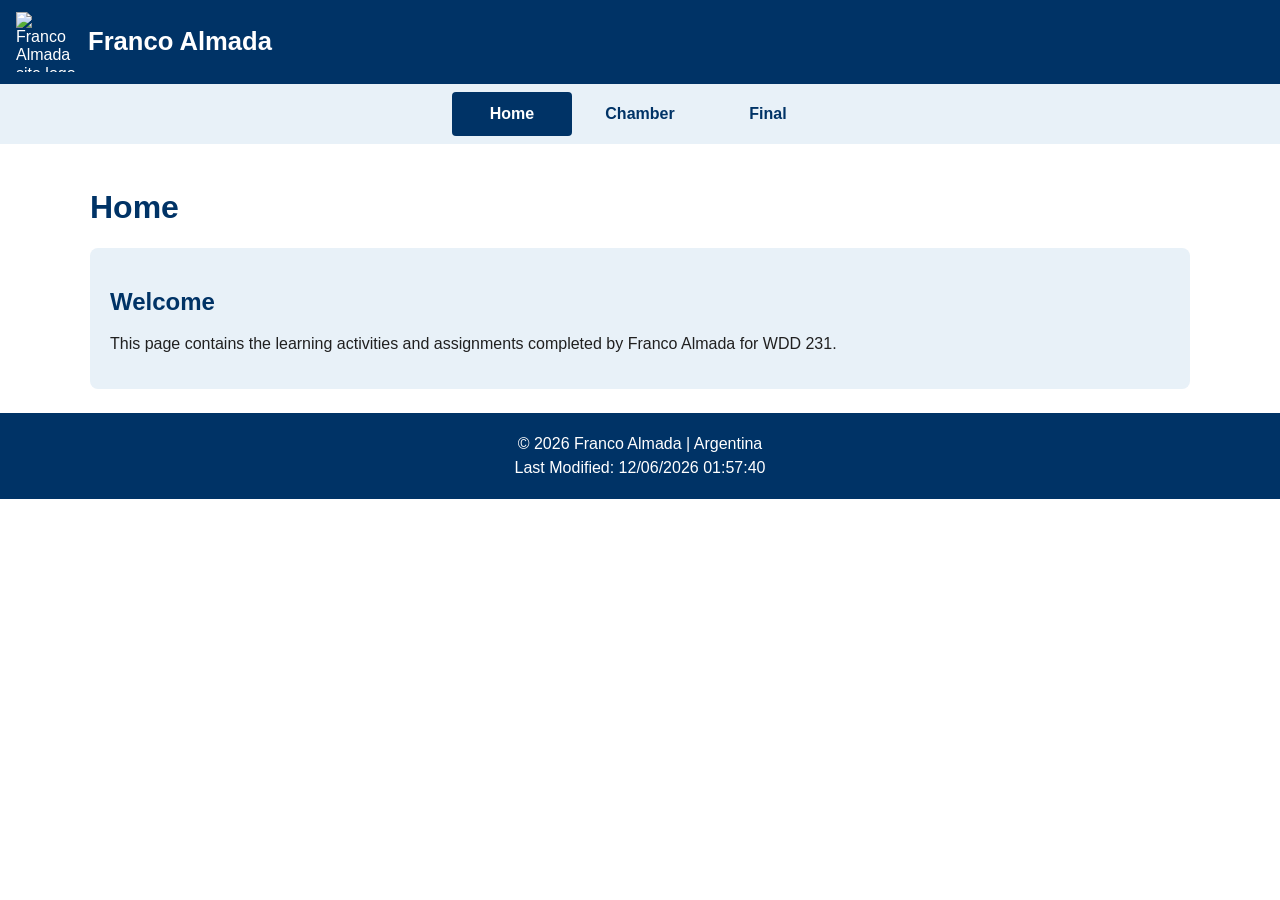
==== index.html @ e76c1eb8 "Add responsive site header" ====
<!DOCTYPE html>
<html lang="en-US">

<head>
    <meta charset="UTF-8">
    <meta name="viewport" content="width=device-width, initial-scale=1.0">

    <title>Franco Almada | WDD 231</title>

    <meta name="description"
        content="WDD 231 course home page for Franco Almada featuring responsive navigation and course activities.">
    <meta name="author" content="Franco Almada">

    <link rel="stylesheet" href="styles/normalize.css">
    <link rel="stylesheet" href="styles/base.css">

    <script src="scripts/navigation.js" defer></script>
</head>

<body>

    <header>
        <img src="images/logo.svg" alt="Franco Almada site logo" width="1" height="1">

        <span>Franco Almada</span>

        <button id="nav-button" class="hamburger" type="button" aria-label="Open navigation menu" aria-expanded="false">
        </button>
    </header>

    <nav id="nav-menu" class="navigation" aria-label="Main navigation">
        <a href="index.html" class="active">Home</a>
        <a href="#">Chamber</a>
        <a href="#">Final</a>
    </nav>

    <main>
        <h1>Home</h1>

        <section>
            <h2>Welcome</h2>

            <p>
                This page contains the learning activities and assignments
                completed by Franco Almada for WDD 231.
            </p>
        </section>
    </main>

    <footer>
        <p>&copy; <span id="currentyear"></span> Franco Almada | Argentina</p>
        <p id="lastModified"></p>
    </footer>

</body>

</html>
---- styles/base.css ----
* {
    box-sizing: border-box;
}

:root {
    --primary-color: #003366;
    --secondary-color: #e8f1f8;
    --accent-color: #f4b400;
    --text-color: #202020;
    --white: #ffffff;
}

body {
    min-height: 100vh;
    margin: 0;
    font-family: Arial, Helvetica, sans-serif;
    color: var(--text-color);
    background-color: var(--white);
}

/* Header */

header {
    display: grid;
    grid-template-columns: 48px auto 44px;
    align-items: center;
    gap: 0.75rem;
    padding: 0.75rem 1rem;
    color: var(--white);
    background-color: var(--primary-color);
}

header img {
    display: block;
    width: 48px;
    height: 48px;
}

header span {
    font-size: 1.35rem;
    font-weight: 700;
}

/* Hamburger button */

.hamburger {
    width: 44px;
    height: 44px;
    padding: 0;
    color: var(--white);
    background: none;
    border: 1px solid transparent;
    border-radius: 4px;
    cursor: pointer;
}

.hamburger::before {
    content: "\2630";
    font-size: 2rem;
}

.hamburger.show::before {
    content: "\00D7";
}

.hamburger:hover,
.hamburger:focus {
    border-color: var(--white);
}

/* Navigation */

.navigation {
    display: none;
    flex-direction: column;
    background-color: var(--secondary-color);
}

.navigation.show {
    display: flex;
}

.navigation a {
    display: block;
    min-height: 44px;
    padding: 0.8rem 1rem;
    color: var(--primary-color);
    font-weight: 700;
    text-align: center;
    text-decoration: none;
}

.navigation a:hover,
.navigation a:focus,
.navigation a.active {
    color: var(--white);
    background-color: var(--primary-color);
}

/* Main content */

main {
    width: min(100% - 2rem, 1100px);
    margin: 0 auto;
    padding: 1.5rem 0;
}

h1,
h2 {
    color: var(--primary-color);
}

section {
    padding: 1.25rem;
    background-color: var(--secondary-color);
    border-radius: 8px;
}

/* Footer */

footer {
    padding: 1rem;
    color: var(--white);
    text-align: center;
    background-color: var(--primary-color);
}

footer p {
    margin: 0.35rem;
}

/* Larger screens */

@media screen and (min-width: 640px) {

    header {
        grid-template-columns: 60px auto;
    }

    header img {
        width: 60px;
        height: 60px;
    }

    header span {
        font-size: 1.6rem;
    }

    .hamburger {
        display: none;
    }

    .navigation {
        display: flex;
        flex-direction: row;
        justify-content: center;
        gap: 0.5rem;
        padding: 0.5rem;
    }

    .navigation a {
        min-width: 120px;
        border-radius: 4px;
    }
}
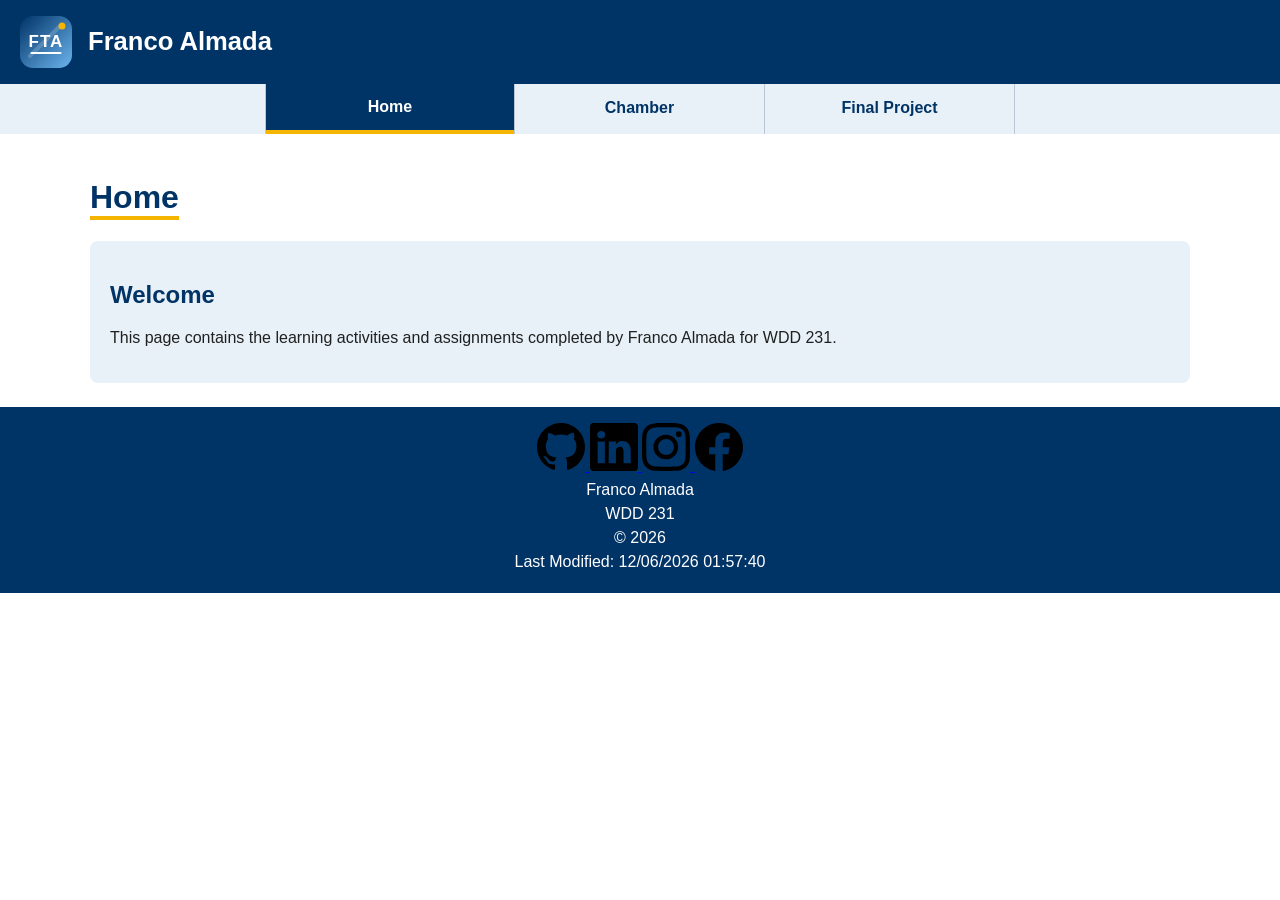
==== commit 4cc5ddbe: "Add responsive site footer" ====
--- a/index.html
+++ b/index.html
@@ -5,14 +5,15 @@
     <meta charset="UTF-8">
     <meta name="viewport" content="width=device-width, initial-scale=1.0">
 
-    <title>Franco Almada | WDD 231</title>
+    <title>Home | Franco Taiel Almada | WDD 231</title>
 
     <meta name="description"
-        content="WDD 231 course home page for Franco Almada featuring responsive navigation and course activities.">
+        content="WDD 231 course home page for Franco Almada featuring responsive navigation, learning activities, and course projects.">
     <meta name="author" content="Franco Almada">
 
     <link rel="stylesheet" href="styles/normalize.css">
     <link rel="stylesheet" href="styles/base.css">
+    <link rel="stylesheet" href="styles/larger.css">
 
     <script src="scripts/navigation.js" defer></script>
 </head>
@@ -20,18 +21,27 @@
 <body>
 
     <header>
-        <img src="images/logo.svg" alt="Franco Almada site logo" width="1" height="1">
+        <img src="images/logo.svg" alt="FTA personal site logo" width="48" height="48">
 
         <span>Franco Almada</span>
 
-        <button id="nav-button" class="hamburger" type="button" aria-label="Open navigation menu" aria-expanded="false">
+        <button id="nav-button" class="hamburger" type="button" aria-label="Open navigation menu" aria-expanded="false"
+            aria-controls="nav-bar">
         </button>
     </header>
 
-    <nav id="nav-menu" class="navigation" aria-label="Main navigation">
-        <a href="index.html" class="active">Home</a>
-        <a href="#">Chamber</a>
-        <a href="#">Final</a>
+    <nav id="nav-bar" class="navigation" aria-label="Main navigation">
+        <ul>
+            <li class="current">
+                <a href="index.html">Home</a>
+            </li>
+            <li>
+                <a href="#">Chamber</a>
+            </li>
+            <li>
+                <a href="#">Final Project</a>
+            </li>
+        </ul>
     </nav>
 
     <main>
@@ -48,8 +58,45 @@
     </main>
 
     <footer>
-        <p>&copy; <span id="currentyear"></span> Franco Almada | Argentina</p>
+
+        <div class="social">
+
+            <a href="https://github.com/Falmada15" target="_blank" aria-label="GitHub Profile">
+
+                <img src="images/github.svg" alt="GitHub" width="48" height="48">
+            </a>
+
+            <a href="https://www.linkedin.com/" target="_blank" aria-label="LinkedIn Profile">
+
+                <img src="images/linkedin.svg" alt="LinkedIn" width="48" height="48">
+            </a>
+
+            <a href="https://www.instagram.com/" target="_blank" aria-label="Instagram Profile">
+
+                <img src="images/instagram.svg" alt="Instagram" width="48" height="48">
+            </a>
+
+            <a href="https://www.facebook.com/" target="_blank" aria-label="Facebook Profile">
+
+                <img src="images/facebook.svg" alt="Facebook" width="48" height="48">
+            </a>
+
+        </div>
+
+        <p>
+            Franco Almada
+        </p>
+
+        <p>
+            WDD 231
+        </p>
+
+        <p>
+            © <span id="currentyear"></span>
+        </p>
+
         <p id="lastModified"></p>
+
     </footer>
 
 </body>
--- a/styles/base.css
+++ b/styles/base.css
@@ -64,7 +64,7 @@
 }
 
 .hamburger:hover,
-.hamburger:focus {
+.hamburger:focus-visible {
     border-color: var(--white);
 }
 
@@ -72,18 +72,27 @@
 
 .navigation {
     display: none;
-    flex-direction: column;
     background-color: var(--secondary-color);
 }
 
 .navigation.show {
-    display: flex;
+    display: block;
+}
+
+.navigation ul {
+    margin: 0;
+    padding: 0;
+    list-style: none;
+}
+
+.navigation li {
+    border-bottom: 1px solid #b9c8d4;
 }
 
 .navigation a {
     display: block;
-    min-height: 44px;
-    padding: 0.8rem 1rem;
+    min-height: 48px;
+    padding: 0.85rem 1rem;
     color: var(--primary-color);
     font-weight: 700;
     text-align: center;
@@ -91,10 +100,15 @@
 }
 
 .navigation a:hover,
-.navigation a:focus,
-.navigation a.active {
+.navigation a:focus-visible {
+    color: var(--white);
+    background-color: #24547a;
+}
+
+.navigation .current a {
     color: var(--white);
     background-color: var(--primary-color);
+    border-bottom: 4px solid var(--accent-color);
 }
 
 /* Main content */
@@ -108,6 +122,11 @@
 h1,
 h2 {
     color: var(--primary-color);
+}
+
+h1 {
+    border-bottom: 4px solid var(--accent-color);
+    width: fit-content;
 }
 
 section {
@@ -127,39 +146,4 @@
 
 footer p {
     margin: 0.35rem;
-}
-
-/* Larger screens */
-
-@media screen and (min-width: 640px) {
-
-    header {
-        grid-template-columns: 60px auto;
-    }
-
-    header img {
-        width: 60px;
-        height: 60px;
-    }
-
-    header span {
-        font-size: 1.6rem;
-    }
-
-    .hamburger {
-        display: none;
-    }
-
-    .navigation {
-        display: flex;
-        flex-direction: row;
-        justify-content: center;
-        gap: 0.5rem;
-        padding: 0.5rem;
-    }
-
-    .navigation a {
-        min-width: 120px;
-        border-radius: 4px;
-    }
 }
--- a/styles/larger.css
+++ b/styles/larger.css
@@ -0,0 +1,51 @@
+@media screen and (min-width: 640px) {
+
+    header {
+        grid-template-columns: 60px auto;
+    }
+
+    header img {
+        width: 60px;
+        height: 60px;
+    }
+
+    header span {
+        font-size: 1.6rem;
+    }
+
+    .hamburger {
+        display: none;
+    }
+
+    .navigation {
+        display: block;
+    }
+
+    .navigation ul {
+        display: flex;
+        justify-content: center;
+        background-color: var(--secondary-color);
+    }
+
+    .navigation li {
+        flex: 1 1 auto;
+        max-width: 250px;
+        border-right: 1px solid #b9c8d4;
+        border-bottom: none;
+    }
+
+    .navigation li:first-child {
+        border-left: 1px solid #b9c8d4;
+    }
+
+    .navigation a {
+        display: flex;
+        align-items: center;
+        justify-content: center;
+        min-height: 48px;
+    }
+
+    .navigation .current a {
+        border-bottom: 4px solid var(--accent-color);
+    }
+}
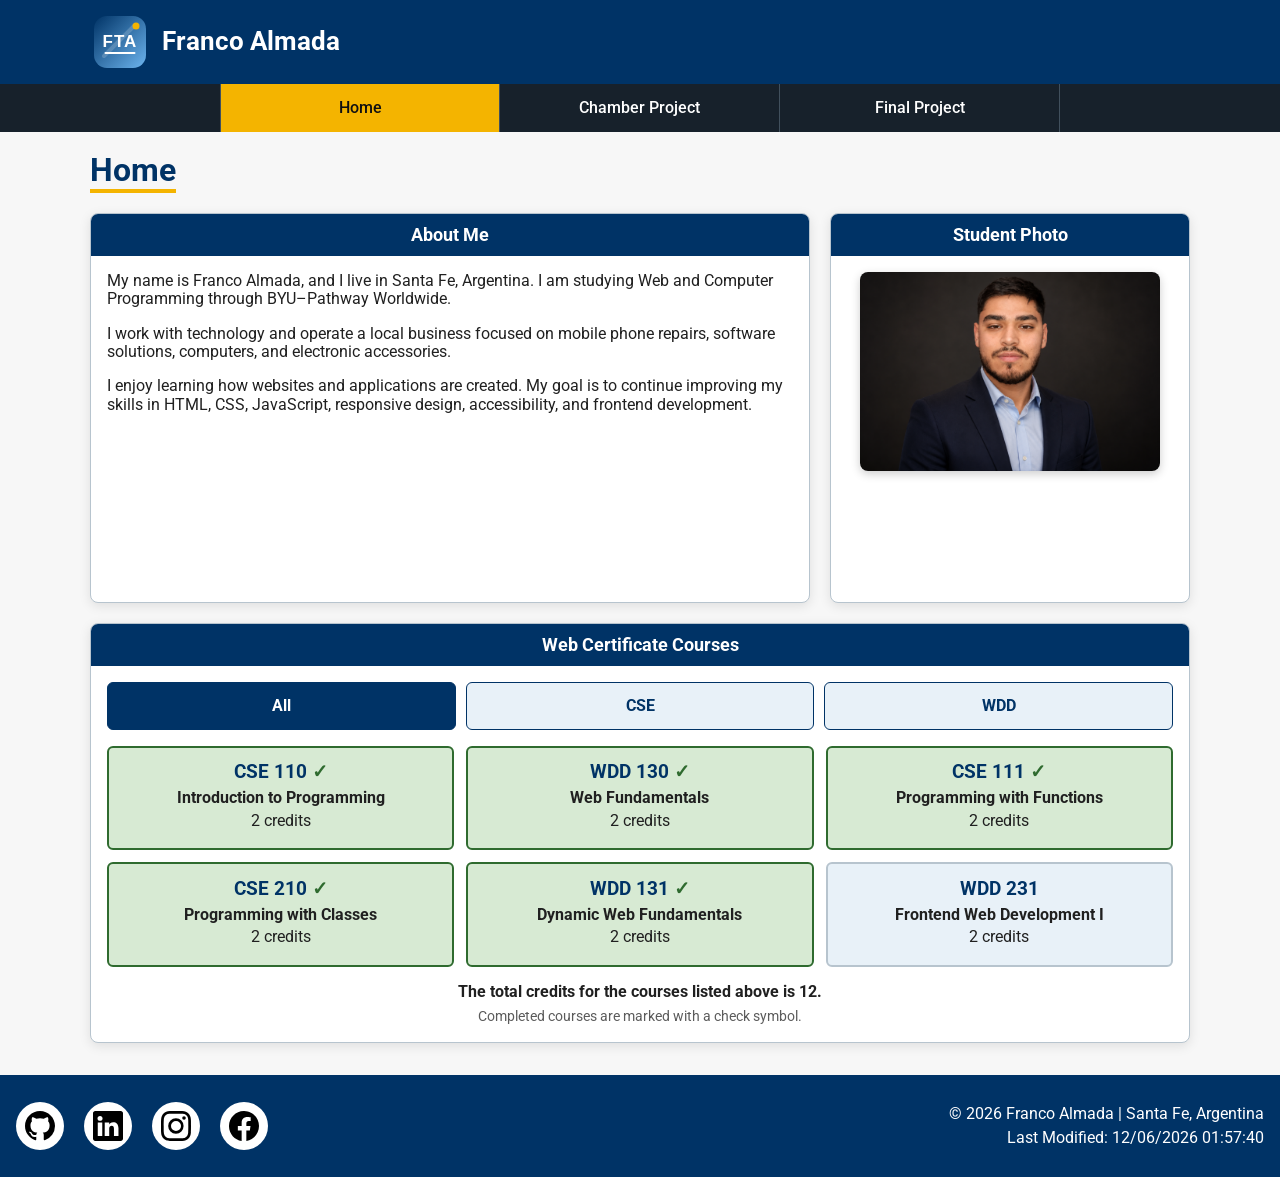
==== commit ba802534: "Complete W01 course home page" ====
--- a/index.html
+++ b/index.html
@@ -8,14 +8,20 @@
     <title>Home | Franco Taiel Almada | WDD 231</title>
 
     <meta name="description"
-        content="WDD 231 course home page for Franco Almada featuring responsive navigation, learning activities, and course projects.">
+        content="Course home page for Franco Almada featuring WDD 231 assignments, personal information, and dynamically filtered certificate courses.">
     <meta name="author" content="Franco Almada">
 
+    <link rel="preconnect" href="https://fonts.googleapis.com">
+    <link rel="preconnect" href="https://fonts.gstatic.com" crossorigin>
+    <link href="https://fonts.googleapis.com/css2?family=Roboto:wght@400;500;700&display=swap" rel="stylesheet">
+
     <link rel="stylesheet" href="styles/normalize.css">
-    <link rel="stylesheet" href="styles/base.css">
+    <link rel="stylesheet" href="styles/small.css">
     <link rel="stylesheet" href="styles/larger.css">
 
     <script src="scripts/navigation.js" defer></script>
+    <script src="scripts/date.js" defer></script>
+    <script src="scripts/course.js" defer></script>
 </head>
 
 <body>
@@ -36,7 +42,7 @@
                 <a href="index.html">Home</a>
             </li>
             <li>
-                <a href="#">Chamber</a>
+                <a href="#">Chamber Project</a>
             </li>
             <li>
                 <a href="#">Final Project</a>
@@ -45,57 +51,107 @@
     </nav>
 
     <main>
+
         <h1>Home</h1>
 
-        <section>
-            <h2>Welcome</h2>
+        <div class="home-grid">
 
-            <p>
-                This page contains the learning activities and assignments
-                completed by Franco Almada for WDD 231.
-            </p>
-        </section>
+            <section class="about-section">
+                <h2>About Me</h2>
+
+                <div class="section-content">
+                    <p>
+                        My name is Franco Almada, and I live in Santa Fe,
+                        Argentina. I am studying Web and Computer Programming
+                        through BYU–Pathway Worldwide.
+                    </p>
+
+                    <p>
+                        I work with technology and operate a local business
+                        focused on mobile phone repairs, software solutions,
+                        computers, and electronic accessories.
+                    </p>
+
+                    <p>
+                        I enjoy learning how websites and applications are
+                        created. My goal is to continue improving my skills in
+                        HTML, CSS, JavaScript, responsive design, accessibility,
+                        and frontend development.
+                    </p>
+                </div>
+            </section>
+
+            <section class="photo-section">
+                <h2>Student Photo</h2>
+
+                <div class="section-content photo-container">
+                    <img src="images/profile.webp" alt="Franco Almada" width="300" height="400">
+                </div>
+            </section>
+
+            <section class="courses-section">
+                <h2>Web Certificate Courses</h2>
+
+                <div class="course-filters" aria-label="Course filters">
+                    <button id="all-courses" class="filter-button active-filter" type="button">
+                        All
+                    </button>
+
+                    <button id="cse-courses" class="filter-button" type="button">
+                        CSE
+                    </button>
+
+                    <button id="wdd-courses" class="filter-button" type="button">
+                        WDD
+                    </button>
+                </div>
+
+                <div id="course-list" class="course-list"></div>
+
+                <p id="total-credits" class="total-credits"></p>
+
+                <p class="course-key">
+                    Completed courses are marked with a check symbol.
+                </p>
+            </section>
+
+        </div>
+
     </main>
 
     <footer>
 
-        <div class="social">
+        <div class="social-links">
 
-            <a href="https://github.com/Falmada15" target="_blank" aria-label="GitHub Profile">
-
-                <img src="images/github.svg" alt="GitHub" width="48" height="48">
+            <a href="https://github.com/Falmada15" target="_blank" rel="noopener noreferrer"
+                aria-label="Franco Almada on GitHub">
+                <img src="images/github.svg" alt="" width="44" height="44">
             </a>
 
-            <a href="https://www.linkedin.com/" target="_blank" aria-label="LinkedIn Profile">
-
-                <img src="images/linkedin.svg" alt="LinkedIn" width="48" height="48">
+            <a href="https://www.linkedin.com/in/franco-taiel-almada?utm_source=share_via&utm_content=profile&utm_medium=member_android"
+                target="_blank" rel="noopener noreferrer" aria-label="Franco Almada on LinkedIn">
+                <img src="images/linkedin.svg" alt="" width="44" height="44">
             </a>
 
-            <a href="https://www.instagram.com/" target="_blank" aria-label="Instagram Profile">
+            <a href="https://www.instagram.com/franco_tahieel?igsh=bzF5bGQ0NWtucHRw" target="_blank"
+                rel="noopener noreferrer" aria-label="Franco Almada on Instagram">
+                <img src="images/instagram.svg" alt="" width="44" height="44">
 
-                <img src="images/instagram.svg" alt="Instagram" width="48" height="48">
-            </a>
-
-            <a href="https://www.facebook.com/" target="_blank" aria-label="Facebook Profile">
-
-                <img src="images/facebook.svg" alt="Facebook" width="48" height="48">
-            </a>
+                <a href="https://www.facebook.com/share/18vit42i33/" target="_blank" rel="noopener noreferrer"
+                    aria-label="Franco Almada on Facebook">
+                    <img src="images/facebook.svg" alt="" width="44" height="44">
+                </a>
 
         </div>
 
-        <p>
-            Franco Almada
-        </p>
+        <div class="footer-information">
+            <p>
+                &copy; <span id="currentyear"></span>
+                Franco Almada | Santa Fe, Argentina
+            </p>
 
-        <p>
-            WDD 231
-        </p>
-
-        <p>
-            © <span id="currentyear"></span>
-        </p>
-
-        <p id="lastModified"></p>
+            <p id="lastModified"></p>
+        </div>
 
     </footer>
 
--- a/styles/small.css
+++ b/styles/small.css
@@ -0,0 +1,308 @@
+* {
+    box-sizing: border-box;
+}
+
+:root {
+    --primary-color: #003366;
+    --primary-hover: #174f7d;
+    --secondary-color: #e8f1f8;
+    --accent-color: #f4b400;
+    --completed-color: #d7ead3;
+    --completed-border: #2f6b2f;
+    --card-color: #ffffff;
+    --text-color: #202020;
+    --muted-color: #5b5b5b;
+    --border-color: #b7c4ce;
+    --white: #ffffff;
+}
+
+body {
+    min-width: 320px;
+    min-height: 100vh;
+    margin: 0;
+    font-family: "Roboto", Arial, sans-serif;
+    color: var(--text-color);
+    background-color: #f7f7f7;
+}
+
+/* Header */
+
+header {
+    display: grid;
+    grid-template-columns: 48px auto 48px;
+    align-items: center;
+    gap: 0.75rem;
+    min-height: 72px;
+    padding: 0.75rem 1rem;
+    color: var(--white);
+    background-color: var(--primary-color);
+}
+
+header img {
+    display: block;
+    width: 48px;
+    height: 48px;
+}
+
+header span {
+    font-size: 1.35rem;
+    font-weight: 700;
+}
+
+/* Hamburger */
+
+.hamburger {
+    width: 48px;
+    height: 48px;
+    padding: 0;
+    color: var(--white);
+    background: transparent;
+    border: 1px solid transparent;
+    border-radius: 6px;
+    cursor: pointer;
+}
+
+.hamburger::before {
+    content: "\2630";
+    font-size: 2rem;
+}
+
+.hamburger.show::before {
+    content: "\00D7";
+}
+
+.hamburger:hover,
+.hamburger:focus-visible {
+    border-color: var(--white);
+    outline: none;
+}
+
+/* Navigation */
+
+.navigation {
+    display: none;
+    background-color: #17212b;
+}
+
+.navigation.show {
+    display: block;
+}
+
+.navigation ul {
+    margin: 0;
+    padding: 0;
+    list-style: none;
+}
+
+.navigation li {
+    border-bottom: 1px solid #41505d;
+}
+
+.navigation a {
+    display: flex;
+    align-items: center;
+    min-height: 48px;
+    padding: 0.8rem 1rem;
+    color: var(--white);
+    font-weight: 500;
+    text-decoration: none;
+}
+
+.navigation a:hover,
+.navigation a:focus-visible {
+    background-color: var(--primary-hover);
+    outline: none;
+}
+
+.navigation .current a {
+    color: #111111;
+    background-color: var(--accent-color);
+}
+
+/* Main */
+
+main {
+    width: min(100% - 2rem, 1100px);
+    margin: 0 auto;
+    padding: 1.25rem 0 2rem;
+}
+
+h1 {
+    width: fit-content;
+    margin: 0 0 1.25rem;
+    color: var(--primary-color);
+    border-bottom: 4px solid var(--accent-color);
+}
+
+.home-grid {
+    display: grid;
+    gap: 1.25rem;
+}
+
+section {
+    overflow: hidden;
+    background-color: var(--card-color);
+    border: 1px solid var(--border-color);
+    border-radius: 8px;
+    box-shadow: 0 3px 12px rgb(0 0 0 / 10%);
+}
+
+section h2 {
+    margin: 0;
+    padding: 0.65rem 1rem;
+    color: var(--white);
+    font-size: 1.15rem;
+    text-align: center;
+    background-color: var(--primary-color);
+}
+
+.section-content {
+    padding: 1rem;
+}
+
+.section-content p:first-child {
+    margin-top: 0;
+}
+
+.section-content p:last-child {
+    margin-bottom: 0;
+}
+
+/* Student photo */
+
+.photo-container {
+    display: flex;
+    justify-content: center;
+    align-items: center;
+}
+
+.photo-container img {
+    display: block;
+    width: min(100%, 300px);
+    height: auto;
+    border-radius: 8px;
+    box-shadow: 0 3px 10px rgb(0 0 0 / 20%);
+}
+
+/* Courses */
+
+.courses-section {
+    padding-bottom: 1rem;
+}
+
+.course-filters {
+    display: grid;
+    grid-template-columns: repeat(3, 1fr);
+    gap: 0.6rem;
+    padding: 1rem;
+}
+
+.filter-button {
+    min-height: 48px;
+    padding: 0.65rem;
+    color: var(--primary-color);
+    font-weight: 700;
+    background-color: var(--secondary-color);
+    border: 1px solid var(--primary-color);
+    border-radius: 6px;
+    cursor: pointer;
+}
+
+.filter-button:hover,
+.filter-button:focus-visible,
+.filter-button.active-filter {
+    color: var(--white);
+    background-color: var(--primary-color);
+    outline: none;
+}
+
+.course-list {
+    display: grid;
+    gap: 0.75rem;
+    padding: 0 1rem;
+}
+
+.course-card {
+    padding: 0.9rem;
+    text-align: center;
+    background-color: var(--secondary-color);
+    border: 2px solid var(--border-color);
+    border-radius: 6px;
+}
+
+.course-card h3 {
+    margin: 0 0 0.35rem;
+    color: var(--primary-color);
+}
+
+.course-card p {
+    margin: 0.25rem 0;
+}
+
+.course-card.completed {
+    background-color: var(--completed-color);
+    border-color: var(--completed-border);
+}
+
+.course-card.completed h3::after {
+    content: " ✓";
+    color: var(--completed-border);
+}
+
+.total-credits {
+    margin: 1rem 1rem 0.5rem;
+    font-weight: 700;
+    text-align: center;
+}
+
+.course-key {
+    margin: 0.5rem 1rem 0;
+    color: var(--muted-color);
+    font-size: 0.9rem;
+    text-align: center;
+}
+
+/* Footer */
+
+footer {
+    display: grid;
+    gap: 1rem;
+    padding: 1.5rem 1rem;
+    color: var(--white);
+    text-align: center;
+    background-color: var(--primary-color);
+}
+
+.social-links {
+    display: flex;
+    justify-content: center;
+    align-items: center;
+    gap: 1.25rem;
+}
+
+.social-links a {
+    display: flex;
+    justify-content: center;
+    align-items: center;
+    width: 48px;
+    height: 48px;
+    background-color: var(--white);
+    border-radius: 50%;
+    transition: transform 0.2s ease;
+}
+
+.social-links a:hover,
+.social-links a:focus-visible {
+    transform: translateY(-3px);
+    outline: 3px solid var(--accent-color);
+}
+
+.social-links img {
+    display: block;
+    width: 30px;
+    height: 30px;
+}
+
+.footer-information p {
+    margin: 0.35rem 0;
+}
--- a/styles/larger.css
+++ b/styles/larger.css
@@ -1,7 +1,8 @@
-@media screen and (min-width: 640px) {
+@media screen and (min-width: 700px) {
 
     header {
         grid-template-columns: 60px auto;
+        padding: 0.75rem max(1rem, calc((100% - 1100px) / 2));
     }
 
     header img {
@@ -24,28 +25,53 @@
     .navigation ul {
         display: flex;
         justify-content: center;
-        background-color: var(--secondary-color);
     }
 
     .navigation li {
-        flex: 1 1 auto;
-        max-width: 250px;
-        border-right: 1px solid #b9c8d4;
+        flex: 1 1 0;
+        max-width: 280px;
+        border-right: 1px solid #41505d;
         border-bottom: none;
     }
 
     .navigation li:first-child {
-        border-left: 1px solid #b9c8d4;
+        border-left: 1px solid #41505d;
     }
 
     .navigation a {
-        display: flex;
-        align-items: center;
         justify-content: center;
-        min-height: 48px;
     }
 
-    .navigation .current a {
-        border-bottom: 4px solid var(--accent-color);
+    .home-grid {
+        grid-template-columns: 2fr 1fr;
+        align-items: stretch;
+    }
+
+    .about-section,
+    .photo-section {
+        min-height: 390px;
+    }
+
+    .courses-section {
+        grid-column: 1 / -1;
+    }
+
+    .course-list {
+        grid-template-columns: repeat(3, 1fr);
+    }
+
+    footer {
+        grid-template-columns: auto 1fr;
+        align-items: center;
+        max-width: none;
+        text-align: left;
+    }
+
+    .social-links {
+        justify-content: flex-start;
+    }
+
+    .footer-information {
+        text-align: right;
     }
 }
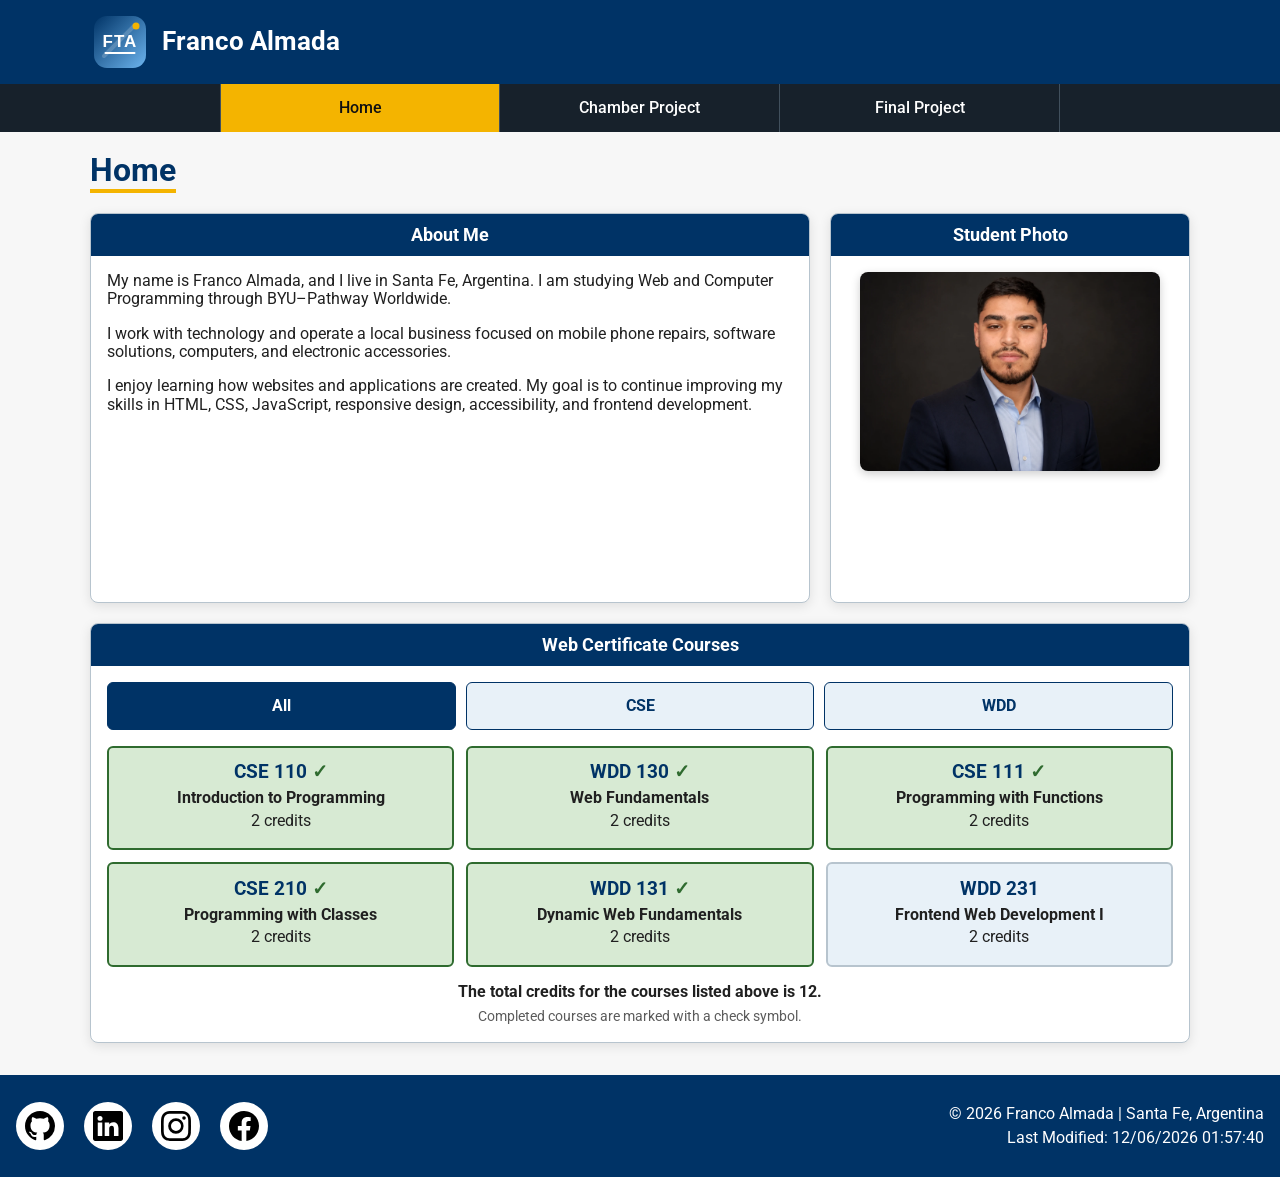
==== commit af6ab3c9: "Fix W01 audit errors" ====
--- a/index.html
+++ b/index.html
@@ -125,22 +125,27 @@
 
             <a href="https://github.com/Falmada15" target="_blank" rel="noopener noreferrer"
                 aria-label="Franco Almada on GitHub">
+
                 <img src="images/github.svg" alt="" width="44" height="44">
             </a>
 
-            <a href="https://www.linkedin.com/in/franco-taiel-almada?utm_source=share_via&utm_content=profile&utm_medium=member_android"
-                target="_blank" rel="noopener noreferrer" aria-label="Franco Almada on LinkedIn">
+            <a href="https://www.linkedin.com/" target="_blank" rel="noopener noreferrer"
+                aria-label="Franco Almada on LinkedIn">
+
                 <img src="images/linkedin.svg" alt="" width="44" height="44">
             </a>
 
-            <a href="https://www.instagram.com/franco_tahieel?igsh=bzF5bGQ0NWtucHRw" target="_blank"
-                rel="noopener noreferrer" aria-label="Franco Almada on Instagram">
+            <a href="https://www.instagram.com/" target="_blank" rel="noopener noreferrer"
+                aria-label="Franco Almada on Instagram">
+
                 <img src="images/instagram.svg" alt="" width="44" height="44">
+            </a>
 
-                <a href="https://www.facebook.com/share/18vit42i33/" target="_blank" rel="noopener noreferrer"
-                    aria-label="Franco Almada on Facebook">
-                    <img src="images/facebook.svg" alt="" width="44" height="44">
-                </a>
+            <a href="https://www.facebook.com/share/18vit42i33/" target="_blank" rel="noopener noreferrer"
+                aria-label="Franco Almada on Facebook">
+
+                <img src="images/facebook.svg" alt="" width="44" height="44">
+            </a>
 
         </div>
 
